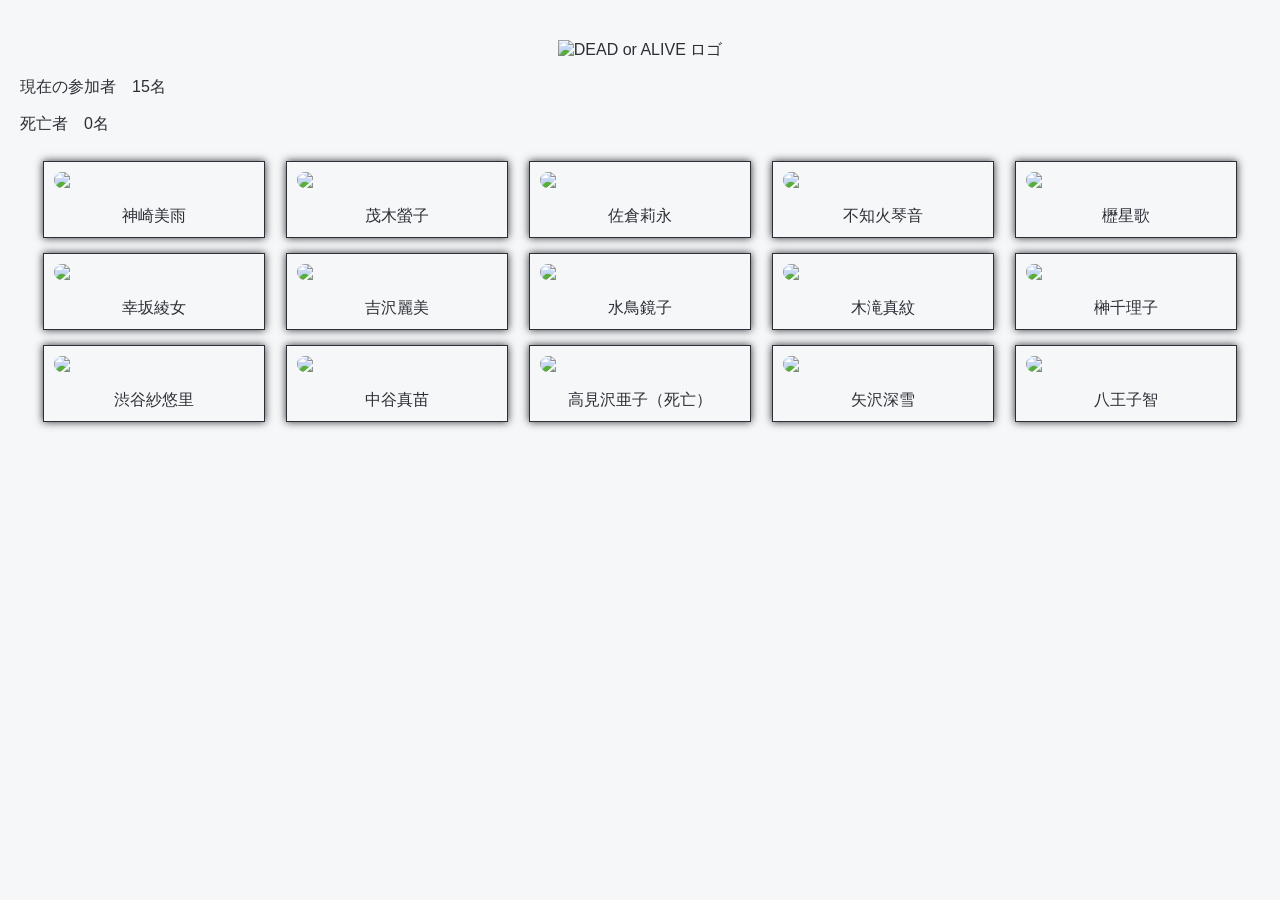
==== 01ehkel6e3cf.html @ 89b419c7 "Add files via upload" ====
<!DOCTYPE html>
<html lang="ja">
<head>
  <meta charset="UTF-8">
  <title>DEAD or ALIVE - Project Redemption</title>
  <style>
    body {
      background-color: #F6F7F8;
      color: #2C2F36;
      font-family: 'Arial', sans-serif;
      margin: 0;
      padding: 20px;
    }

    h1 {
      text-align: center;
      margin-bottom: 30px;
      font-size: 2em;
      color: #2C2F36;
      border-bottom: 2px solid #2C2F36;
      padding-bottom: 10px;
    }

.grid-container {
  display: grid;
  grid-template-columns: repeat(auto-fit, minmax(200px, 1fr));
  gap: 15px;
  justify-items: center;
  max-width: 1200px;
  margin: 0 auto;
  padding: 10px;
}


    .char-card {
      background-color: #F6F7F8;
      border: 1px solid #2C2F36;
      padding: 10px;
      text-align: center;
      width: 200px;
      box-shadow: 0 0 8px #2C2F36;
    }

    .char-card img {
      width: 200px;
      height: auto;
      display: block;
      margin: auto;
      border-radius: 8px;
    }

    .char-name {
      margin-top: 10px;
      font-size: 14px;
    }

    .dead-text {
      color: red;
    }

    .logo-container {
      text-align: center; /* 横方向に中央揃え */
      margin-top: 20px;   /* 上に余白つけてもOK */
    }
    .logo-container img {
      max-width: 90%;     /* レスポンシブ対応 */
      height: auto;       /* 縦横比維持 */
    }

  </style>
</head>


<body>

  <div class="logo-container">
    <img src="title_logo.png" alt="DEAD or ALIVE ロゴ">
  </div>

  <p>現在の参加者　15名</p>
  <p>死亡者　0名</p>

  <div class="grid-container">
    <div class="char-card"><img src="misame.png"><br>神崎美雨</div>
    <div class="char-card"><img src="keiko.png"><br>茂木螢子</div>
    <div class="char-card"><img src="rie.png"><br>佐倉莉永</div>

    <div class="char-card"><img src="kotone.png"><br>不知火琴音</div>
    <div class="char-card"><img src="seika.png"><br>櫪星歌</div>
    <div class="char-card"><img src="ayame.png"><br>幸坂綾女</div>

    <div class="char-card"><img src="remi.png"><br>吉沢麗美</div>
    <div class="char-card"><img src="kyouko.png"><br>水鳥鏡子</div>
    <div class="char-card"><img src="maaya.png"><br>木滝真紋</div>

    <div class="char-card"><img src="chiriko.png"><br>榊千理子</div>
    <div class="char-card"><img src="sayuri.png"><br>渋谷紗悠里</div>
    <div class="char-card"><img src="manae.png"><br>中谷真苗</div>

    <div class="char-card"><img src="ako.png"><br>高見沢亜子（死亡）</div>
    <div class="char-card"><img src="miyuki.png"><br>矢沢深雪</div>
    <div class="char-card"><img src="tomo.png"><br>八王子智</div>
  </div>
</body>
</html>
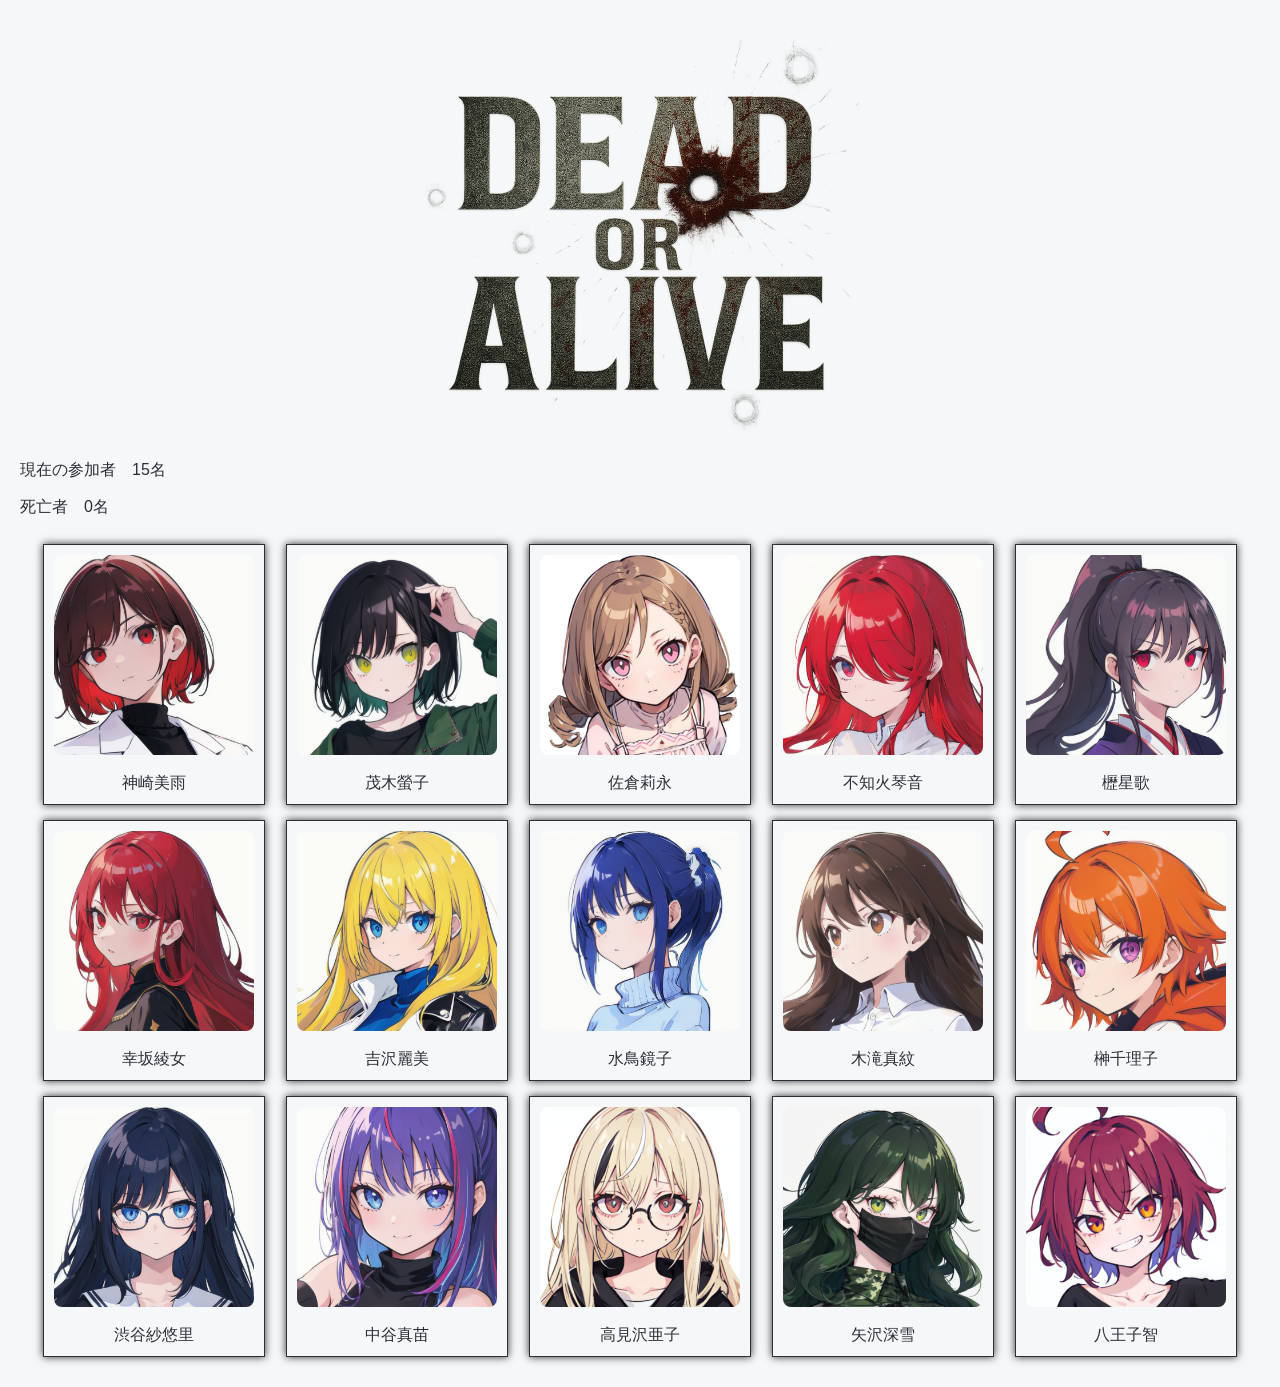
==== commit 2e95bb16: "Add files via upload" ====
--- a/01ehkel6e3cf.html
+++ b/01ehkel6e3cf.html
@@ -97,7 +97,7 @@
     <div class="char-card"><img src="sayuri.png"><br>渋谷紗悠里</div>
     <div class="char-card"><img src="manae.png"><br>中谷真苗</div>
 
-    <div class="char-card"><img src="ako.png"><br>高見沢亜子（死亡）</div>
+    <div class="char-card"><img src="ako.png"><br>高見沢亜子</div>
     <div class="char-card"><img src="miyuki.png"><br>矢沢深雪</div>
     <div class="char-card"><img src="tomo.png"><br>八王子智</div>
   </div>
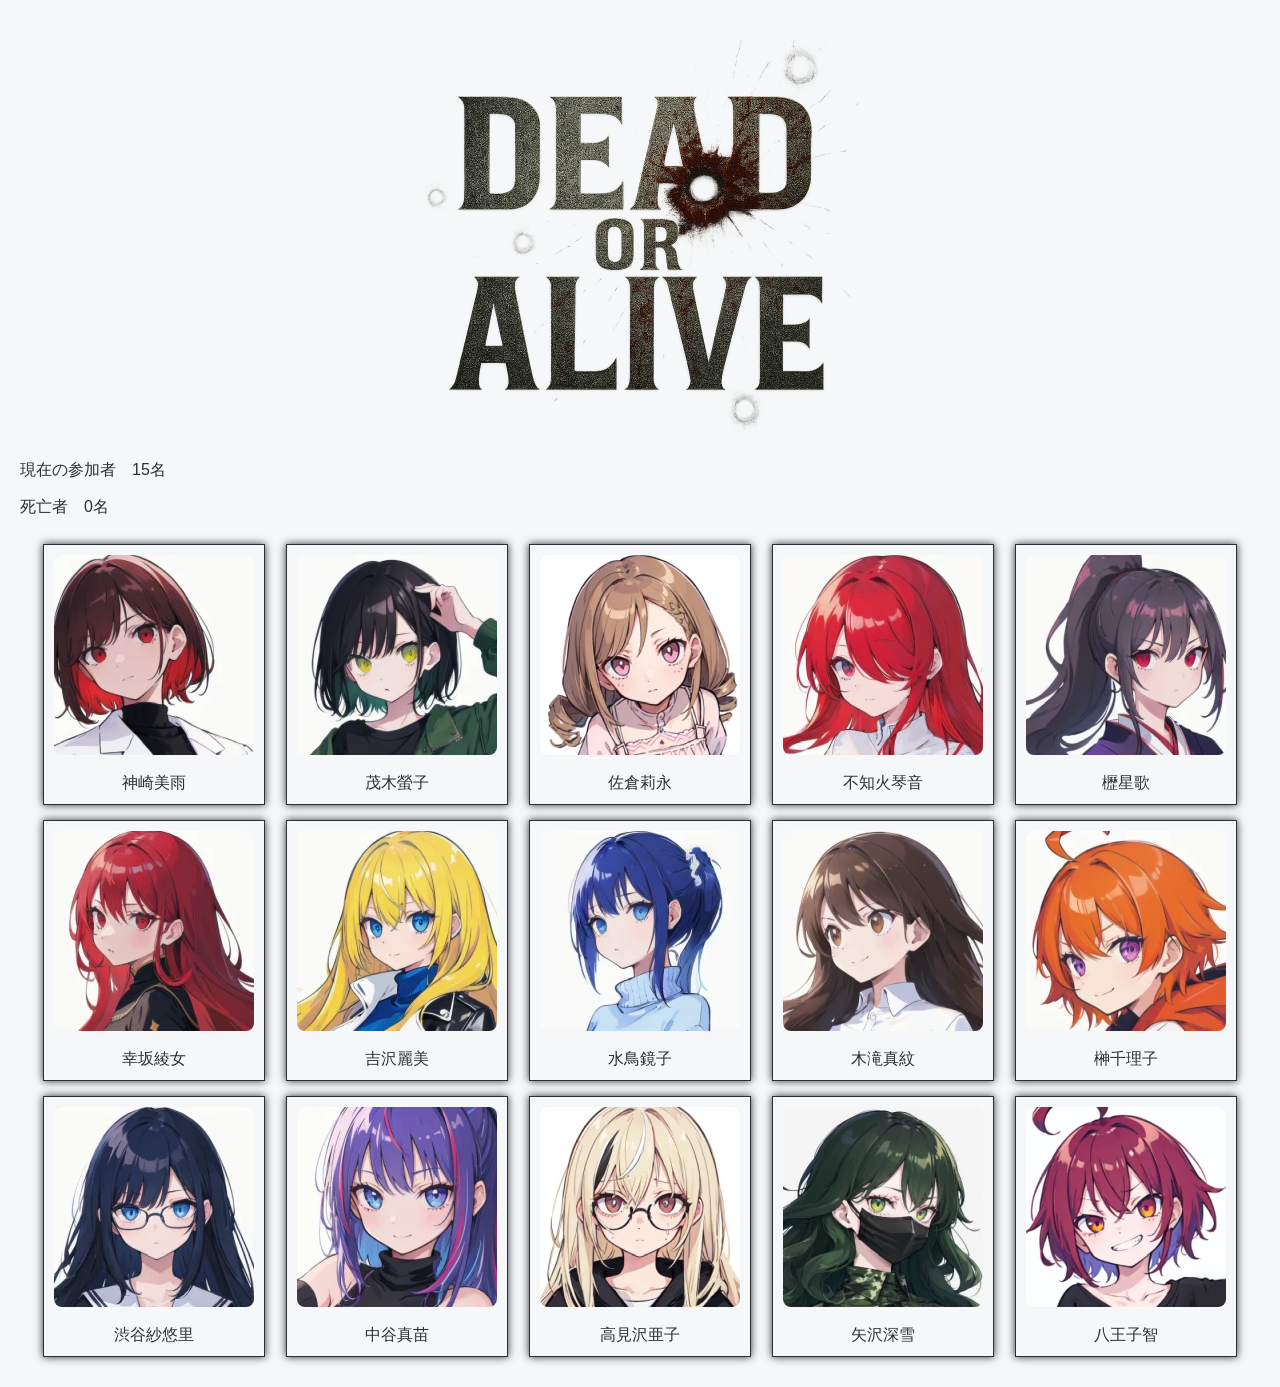
==== commit 979a39a4: "Add files via upload" ====
--- a/01ehkel6e3cf.html
+++ b/01ehkel6e3cf.html
@@ -81,25 +81,25 @@
   <p>死亡者　0名</p>
 
   <div class="grid-container">
-    <div class="char-card"><img src="misame.png"><br>神崎美雨</div>
-    <div class="char-card"><img src="keiko.png"><br>茂木螢子</div>
-    <div class="char-card"><img src="rie.png"><br>佐倉莉永</div>
+    <div class="char-card"><img src="200/misame.webp"><br>神崎美雨</div>
+    <div class="char-card"><img src="200/keiko.webp"><br>茂木螢子</div>
+    <div class="char-card"><img src="200/rie.webp"><br>佐倉莉永</div>
 
-    <div class="char-card"><img src="kotone.png"><br>不知火琴音</div>
-    <div class="char-card"><img src="seika.png"><br>櫪星歌</div>
-    <div class="char-card"><img src="ayame.png"><br>幸坂綾女</div>
+    <div class="char-card"><img src="200/kotone.webp"><br>不知火琴音</div>
+    <div class="char-card"><img src="200/seika.webp"><br>櫪星歌</div>
+    <div class="char-card"><img src="200/ayame.webp"><br>幸坂綾女</div>
 
-    <div class="char-card"><img src="remi.png"><br>吉沢麗美</div>
-    <div class="char-card"><img src="kyouko.png"><br>水鳥鏡子</div>
-    <div class="char-card"><img src="maaya.png"><br>木滝真紋</div>
+    <div class="char-card"><img src="200/remi.webp"><br>吉沢麗美</div>
+    <div class="char-card"><img src="200/kyouko.webp"><br>水鳥鏡子</div>
+    <div class="char-card"><img src="200/maaya.webp"><br>木滝真紋</div>
 
-    <div class="char-card"><img src="chiriko.png"><br>榊千理子</div>
-    <div class="char-card"><img src="sayuri.png"><br>渋谷紗悠里</div>
-    <div class="char-card"><img src="manae.png"><br>中谷真苗</div>
+    <div class="char-card"><img src="200/chiriko.webp"><br>榊千理子</div>
+    <div class="char-card"><img src="200/sayuri.webp"><br>渋谷紗悠里</div>
+    <div class="char-card"><img src="200/manae.webp"><br>中谷真苗</div>
 
-    <div class="char-card"><img src="ako.png"><br>高見沢亜子</div>
-    <div class="char-card"><img src="miyuki.png"><br>矢沢深雪</div>
-    <div class="char-card"><img src="tomo.png"><br>八王子智</div>
+    <div class="char-card"><img src="200/ako.webp"><br>高見沢亜子</div>
+    <div class="char-card"><img src="200/miyuki.webp"><br>矢沢深雪</div>
+    <div class="char-card"><img src="200/tomo.webp"><br>八王子智</div>
   </div>
 </body>
 </html>
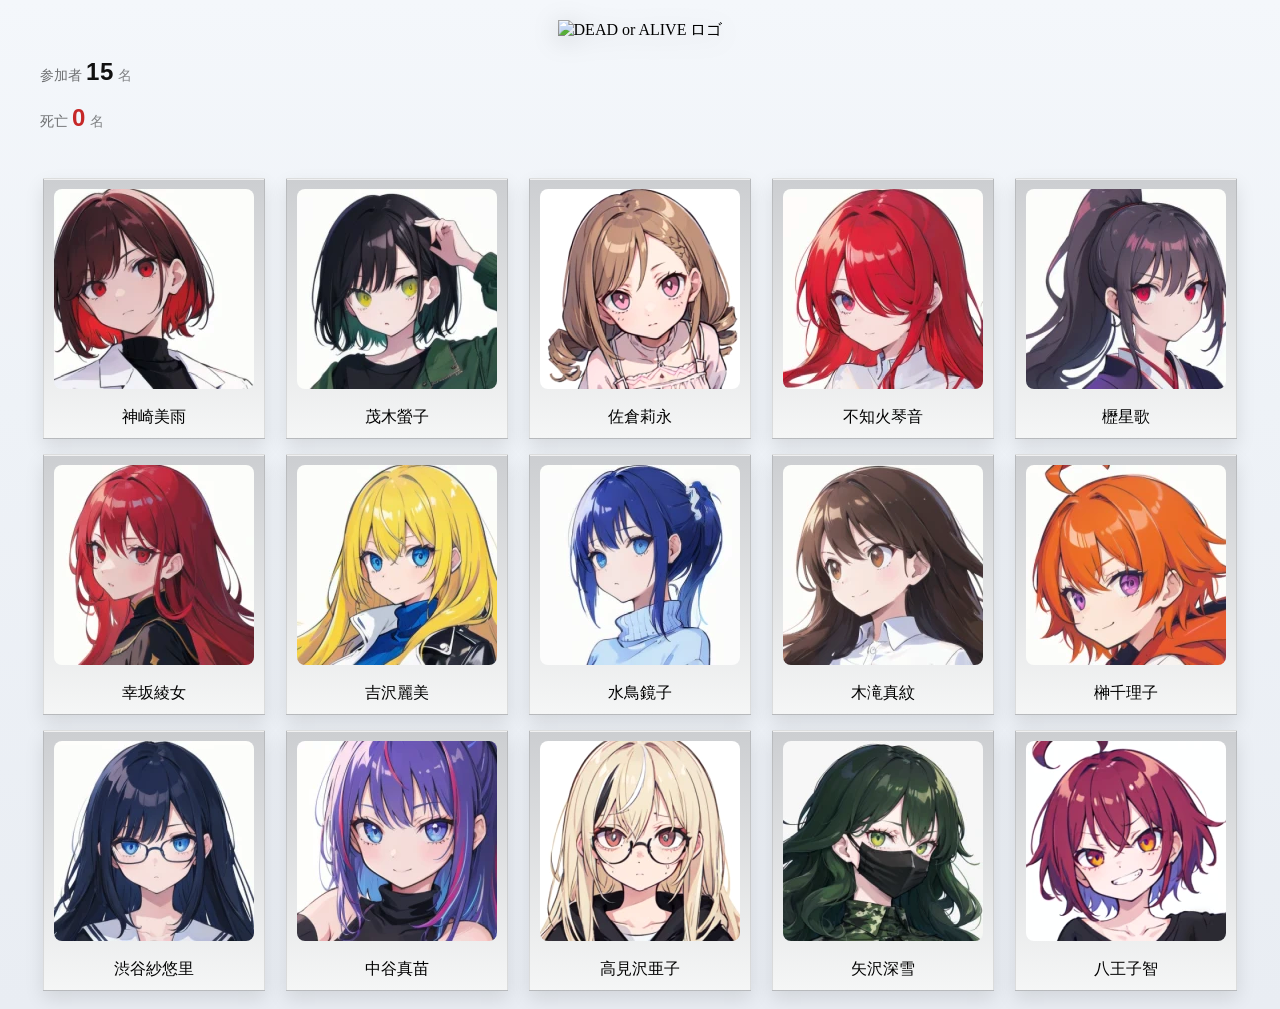
==== commit a4d14762: "Update 01ehkel6e3cf.html" ====
--- a/01ehkel6e3cf.html
+++ b/01ehkel6e3cf.html
@@ -3,84 +3,26 @@
 <head>
   <meta charset="UTF-8">
   <title>DEAD or ALIVE - Project Redemption</title>
-  <style>
-    body {
-      background-color: #F6F7F8;
-      color: #2C2F36;
-      font-family: 'Arial', sans-serif;
-      margin: 0;
-      padding: 20px;
-    }
-
-    h1 {
-      text-align: center;
-      margin-bottom: 30px;
-      font-size: 2em;
-      color: #2C2F36;
-      border-bottom: 2px solid #2C2F36;
-      padding-bottom: 10px;
-    }
-
-.grid-container {
-  display: grid;
-  grid-template-columns: repeat(auto-fit, minmax(200px, 1fr));
-  gap: 15px;
-  justify-items: center;
-  max-width: 1200px;
-  margin: 0 auto;
-  padding: 10px;
-}
-
-
-    .char-card {
-      background-color: #F6F7F8;
-      border: 1px solid #2C2F36;
-      padding: 10px;
-      text-align: center;
-      width: 200px;
-      box-shadow: 0 0 8px #2C2F36;
-    }
-
-    .char-card img {
-      width: 200px;
-      height: auto;
-      display: block;
-      margin: auto;
-      border-radius: 8px;
-    }
-
-    .char-name {
-      margin-top: 10px;
-      font-size: 14px;
-    }
-
-    .dead-text {
-      color: red;
-    }
-
-    .logo-container {
-      text-align: center; /* 横方向に中央揃え */
-      margin-top: 20px;   /* 上に余白つけてもOK */
-    }
-    .logo-container img {
-      max-width: 90%;     /* レスポンシブ対応 */
-      height: auto;       /* 縦横比維持 */
-    }
-
-  </style>
+<link rel="stylesheet" href="assets/deadoralive.base.css">
+<link rel="stylesheet" href="assets/deadoralive.redemption.css">
 </head>
 
 
 <body>
 
   <div class="logo-container">
-    <img src="title_logo.png" alt="DEAD or ALIVE ロゴ">
+    <img src="title_logo.webp" alt="DEAD or ALIVE ロゴ">
   </div>
 
-  <p>現在の参加者　15名</p>
-  <p>死亡者　0名</p>
+  <div class="wrap">
+    <div class="hudjp">
+      <div><span>参加者</span><b>15</b><i>名</i></div>
+      <div class="dead"><span>死亡</span><b>0</b><i>名</i></div>
+    </div>
+  </div>
+<BR>
 
-  <div class="grid-container">
+    <div class="grid-container">
     <div class="char-card"><img src="200/misame.webp"><br>神崎美雨</div>
     <div class="char-card"><img src="200/keiko.webp"><br>茂木螢子</div>
     <div class="char-card"><img src="200/rie.webp"><br>佐倉莉永</div>
--- a/assets/deadoralive.base.css
+++ b/assets/deadoralive.base.css
@@ -0,0 +1,105 @@
+/* ===== GRID ===== */
+
+.grid-container {
+  display: grid;
+  grid-template-columns: repeat(auto-fit, minmax(200px, 1fr));
+  gap: 15px;
+  justify-items: center;
+  max-width: 1200px;
+  margin: 0 auto;
+  padding: 10px;
+}
+
+/* ===== CARD ===== */
+
+.char-card {
+  background-color: #CCCED1;
+  border: 1px solid #2C2F36;
+  padding: 10px;
+  text-align: center;
+  width: 200px;
+  box-shadow: 0 0 8px #2C2F36;
+  position: relative;
+}
+
+.char-card img {
+  width: 200px;
+  height: auto;
+  display: block;
+  margin: auto;
+  border-radius: 8px;
+}
+
+.char-name {
+  margin-top: 10px;
+  font-size: 14px;
+}
+
+/* ===== 状態 ===== */
+
+.char-card.is-leave img{
+  filter: saturate(.75) contrast(.95);
+  opacity: .75;
+}
+
+.dead-text {
+  color: #C62828;
+}
+
+.le-text {
+  color: #4682b4;
+}
+
+/* ===== LOGO ===== */
+
+.logo-container {
+  text-align: center;
+  margin-top: 20px;
+}
+
+.logo-container img {
+  max-width: 90%;
+  height: auto;
+}
+
+/* ===== HUD ===== */
+
+.hudjp{
+  position: static;
+  transform: none;
+  font-family:"Noto Sans JP",sans-serif;
+  color:#2C2F36;
+  font-size:14px;
+  line-height:1.9;
+  margin-top: 6px;
+
+  max-width: 1200px;
+  margin: 8px auto 14px;
+  padding: 0 16px;
+}
+
+.hudjp b{
+  font-size:24px;
+  margin:0 4px;
+  letter-spacing:.03em;
+}
+
+.hudjp i{ font-style:normal; opacity:.85; }
+.hudjp .dead{ color:#C62828; }
+.hudjp .le{ color:#4682b4; }
+
+.hudjp .row { white-space: nowrap; }
+.hudjp .meta { display:flex; align-items: baseline; gap:10px; }
+.hudjp .sep { opacity:.55; }
+
+@media (max-width: 700px){
+  .hudjp{
+    max-width: 1200px;
+    margin: 8px auto 14px;
+    padding: 0 16px;
+    display:flex;
+    gap: 16px;
+    justify-content: center;
+    align-items: baseline;
+  }
+}
--- a/assets/deadoralive.redemption.css
+++ b/assets/deadoralive.redemption.css
@@ -0,0 +1,130 @@
+/* ==========================================================================
+   DEAD or ALIVE - Redemption Arc Theme
+   Load AFTER base.css
+   ========================================================================== */
+
+:root{
+
+  /* Background */
+  --bg: linear-gradient(
+          180deg,
+          #f4f7fb 0%,
+          #eef2f7 40%,
+          #e9edf3 100%
+        );
+
+  /* Text */
+  --text: #1c2430;
+  --muted: rgba(0,0,0,.55);
+
+  /* Panels */
+  --panel: rgba(255,255,255,.70);
+  --panel2: rgba(255,255,255,.92);
+  --line: rgba(0,0,0,.12);
+
+  /* Shadows */
+  --shadow: 0 12px 28px rgba(0,0,0,.12);
+
+  /* Card radius slightly softer */
+  --radius: 14px;
+
+  /* Tile size */
+  --tile-min: 175px;
+
+  /* Status colors */
+  --dead: #c62828;
+  --leave: #2b7de9;
+}
+
+/* ---- Page tweak -------------------------------------------------------- */
+
+body{
+  background: var(--bg);
+}
+
+/* ---- Logo contrast (白背景でも映えるよう少し影) ---------------------- */
+
+.logo-container img{
+  filter: drop-shadow(0 4px 12px rgba(0,0,0,.18));
+}
+
+/* ---- HUD --------------------------------------------------------------- */
+
+.hudjp .row{
+}
+
+.hudjp span{
+  color: rgba(0,0,0,.55);
+}
+
+.hudjp b{
+  color: #111;
+}
+
+.hudjp i{
+  color: rgba(0,0,0,.55);
+}
+
+/* 死亡 色補正 */
+
+.hudjp .dead b{
+  color: var(--dead);
+}
+
+.hudjp le b{
+  color: (--le);
+}
+
+
+
+/* ---- Grid -------------------------------------------------------------- */
+
+.grid-container{
+  padding-top: 6px;
+}
+
+/* ---- Cards ------------------------------------------------------------- */
+
+.char-card{
+
+  background: linear-gradient(
+    180deg,
+    rgba(204 206,209,1),
+    rgb(245,246,246)
+	);
+
+  border: 1px solid rgba(0,0,0,.10);
+
+  box-shadow:
+    0 8px 18px rgba(0,0,0,.10),
+    inset 0 1px 0 rgba(255,255,255,.70);
+}
+
+
+
+/* Image */
+
+.char-card img{
+  background: #dfe5ec;
+  filter: contrast(1.02) saturate(1.02);
+}
+
+/* Name */
+
+.char-name{
+  color: #1a1a1a;
+  font-weight: 500;
+}
+
+/* ---- States ---------------------------------------------- */
+
+
+/* ---- Mobile polish ----------------------------------------------------- */
+
+@media (max-width: 420px){
+
+  .char-card{
+    box-shadow: 0 6px 14px rgba(0,0,0,.10);
+  }
+
+}
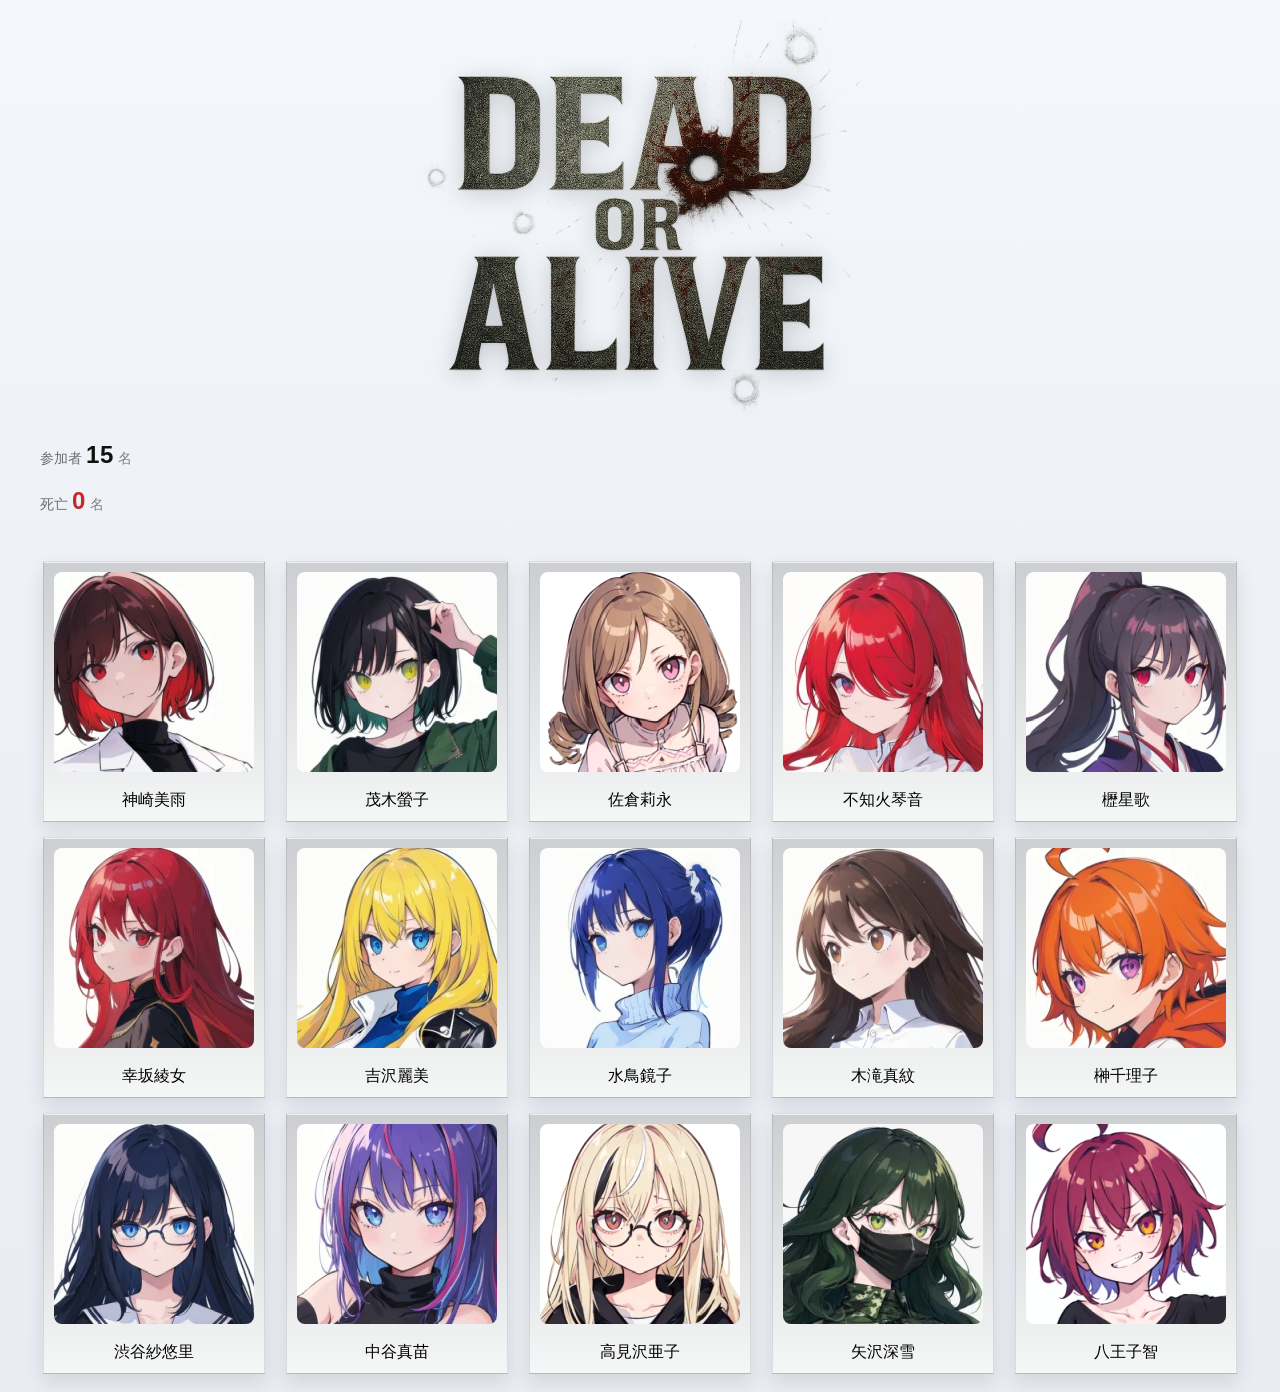
==== commit 857816b2: "Update 01ehkel6e3cf.html" ====
--- a/01ehkel6e3cf.html
+++ b/01ehkel6e3cf.html
@@ -11,7 +11,7 @@
 <body>
 
   <div class="logo-container">
-    <img src="title_logo.webp" alt="DEAD or ALIVE ロゴ">
+    <img src="assets/title_logo.webp" alt="DEAD or ALIVE ロゴ">
   </div>
 
   <div class="wrap">
@@ -45,3 +45,4 @@
   </div>
 </body>
 </html>
+
